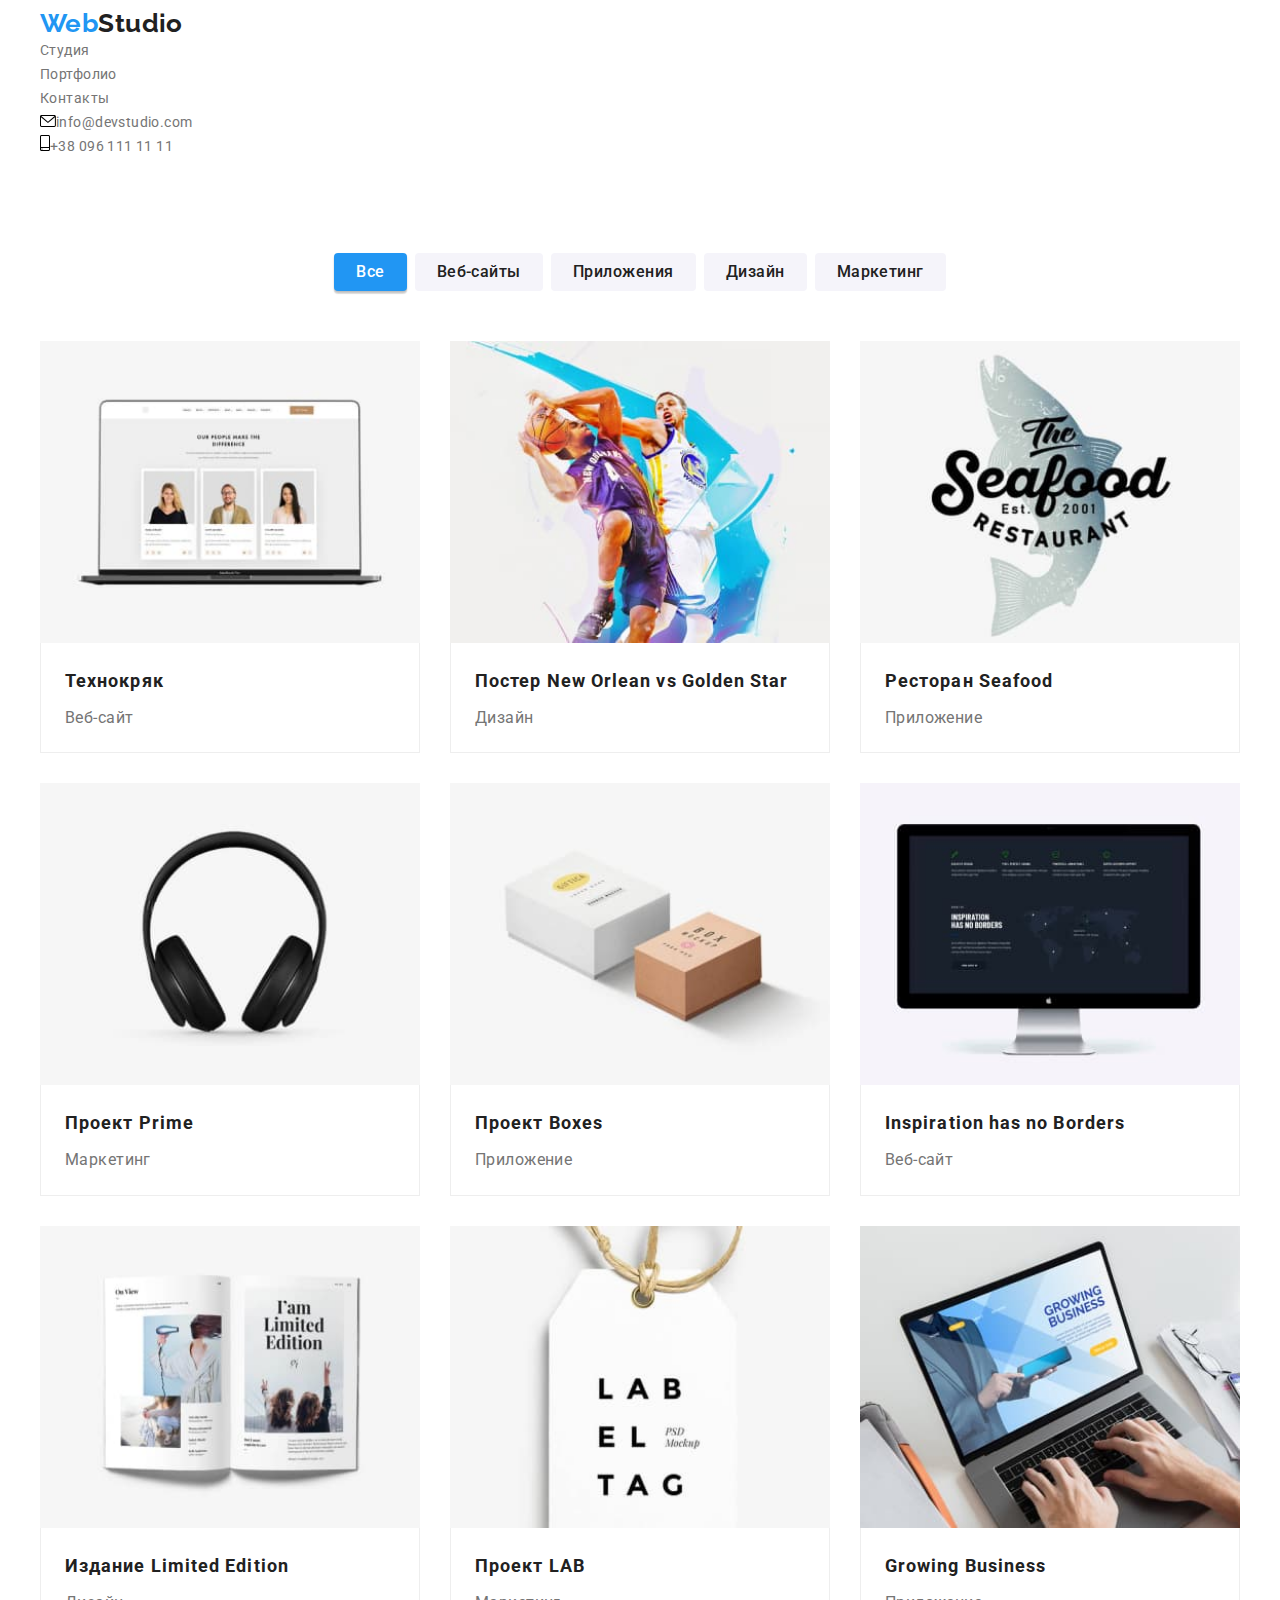
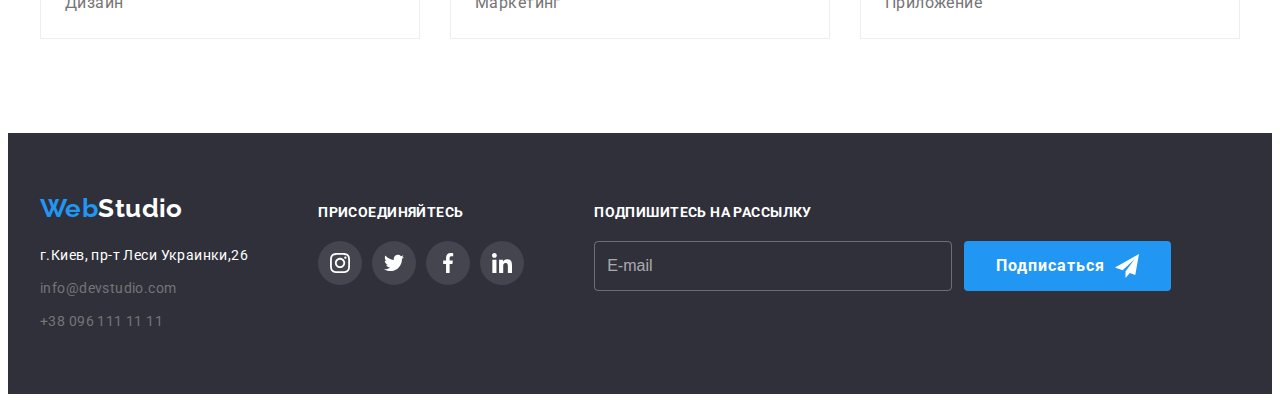
==== portfolio.html @ 26611e04 "scss v.1.0" ====
<!DOCTYPE html>
<html lang="en">
    <head>
        <meta charset="UTF-8" />
        <meta http-equiv="X-UA-Compatible" content="IE=edge" />
        <meta name="viewport" content="width=device-width, initial-scale=1.0" />
        <title>WebStudio</title>
        <link rel="preconnect" href="https://fonts.googleapis.com">
        <link rel="preconnect" href="https://fonts.gstatic.com" crossorigin>
        <link href="https://fonts.googleapis.com/css2?family=Raleway:wght@700&family=Roboto:wght@400;500;700;900&display=swap" rel="stylesheet">
        <link rel="stylesheet"
        href="https://cdnjs.cloudflare.com/ajax/libs/modern-normalize/1.1.0/modern-normalize.min.css"
        integrity="sha512-wpPYUAdjBVSE4KJnH1VR1HeZfpl1ub8YT/NKx4PuQ5NmX2tKuGu6U/JRp5y+Y8XG2tV+wKQpNHVUX03MfMFn9Q=="
        crossorigin="anonymous"
        referrerpolicy="no-referrer"/>
        <link rel="stylesheet" href="./css/styles.css" />
    
      </head>
<body>
    <header class="header">
        <div class="container header-container">
        <a class="link logo header-logo-margin" href="index.html">Web<span class="header-logo">Studio</span></a>
        <nav class="header-nav">
          <ul class="list header-list">
            <li class="header-item"><a class="link header-link " href="index.html">Студия</a></li>
            <li class="header-item"><a class="link header-link current" href="portfolio.html">Портфолио</a></li>
            <li class="header-item"><a class="link header-link" href="">Контакты</a></li>
          </ul>
        </nav>
  
        <ul class="list contact-list">
  
          <li class="contact-item">
          <a class="link header-link" href="mailto:info@devstudio.com">
            <svg class="header-icon" width="16" height="12">
              <use href="images/icons.svg#icon-envelope-hover"></use>
            </svg>info@devstudio.com
        </a>
          </li>
  
          <li class="contact-item">
            <a class="link header-link" href="tel:+380961111111">
              <svg class="header-icon" width="10" height="16">
                <use href="images/icons.svg#icon-smartphone"></use>
              </svg>+38 096 111 11 11
            </a>
          </li>
  
  
        </ul>
      </div>
      </header>

<main>
    <section class="section">
        <div class="container">
        <h1 class="visually-hidden">Наши работы,портфолио,примеры работ</h1>
        <ul class="list filters-list">
            <li class="filters-item"><button type="button" class="filters-btn current-filter">Все</button></li>
            <li class="filters-item"><button type="button" class="filters-btn">Веб-сайты</button></li>
            <li class="filters-item"><button type="button" class="filters-btn">Приложения</button></li>
            <li class="filters-item"><button type="button" class="filters-btn">Дизайн</button></li>
            <li class="filters-item"><button type="button" class="filters-btn">Маркетинг</button></li>
        </ul>

        <ul class="list example-list">
            <li class="example-item">
                <a class="link example-link" href="" target="_blank" rel="noreferrer noopener">
                  <div class="example-item-wrap">
                <img src="./images/portfolio/img1.jpg" width="370" height="294"  alt="Веб-сайт">
                <p class="example-item-txt">Технокряк это современная площадка распространения коронавируса. Компании используют эту платформу для цифрового шпионажа и атак на защищённые сервера конкурентов.</p>
                </div>
                <div class="border">
                <h2 class="example-name">Технокряк</h2>
                <p class="example-type">Веб-сайт</p>
                </div>
                </a>
            </li>

            <li class="example-item">
                <a class="link example-link" href="" target="_blank" rel="noreferrer noopener">
                  <div class="example-item-wrap">
                <img src="./images/portfolio/img2.jpg" width="370" height="294"  alt="Дизайн">
                <p class="example-item-txt">Технокряк это современная площадка распространения коронавируса. Компании используют эту платформу для цифрового шпионажа и атак на защищённые сервера конкурентов.</p>
                </div>
                <div class="border">
                <h2 class="example-name">Постер New Orlean vs Golden Star</h2>
                <p class="example-type">Дизайн</p>
                </div>
                </a>
            </li>

            <li class="example-item">
                <a class="link example-link" href="" target="_blank" rel="noreferrer noopener">
                  <div class="example-item-wrap">
                <img src="./images/portfolio/img3.jpg" width="370" height="294"  alt="Приложение">
                <p class="example-item-txt">Технокряк это современная площадка распространения коронавируса. Компании используют эту платформу для цифрового шпионажа и атак на защищённые сервера конкурентов.</p>
                </div>
                <div class="border">
                <h2 class="example-name">Ресторан Seafood</h2>
                <p class="example-type">Приложение</p>
                </div>
                </a>
            </li>

            <li class="example-item">
                <a class="link example-link" href="" target="_blank" rel="noreferrer noopener">
                  <div class="example-item-wrap">
                <img src="./images/portfolio/img4.jpg" width="370" height="294"  alt="Проект">
                <p class="example-item-txt">Технокряк это современная площадка распространения коронавируса. Компании используют эту платформу для цифрового шпионажа и атак на защищённые сервера конкурентов.</p>
                </div>
                <div class="border">
                <h2 class="example-name">Проект Prime</h2>
                <p class="example-type">Маркетинг</p>
                </div>
            </a>
            </li>

            <li class="example-item">
                <a class="link example-link" href="" target="_blank" rel="noreferrer noopener">
                  <div class="example-item-wrap">
                <img src="./images/portfolio/img5.jpg" width="370" height="294" alt="Приложение">
                <p class="example-item-txt">Технокряк это современная площадка распространения коронавируса. Компании используют эту платформу для цифрового шпионажа и атак на защищённые сервера конкурентов.</p>
                </div>
                <div class="border">
                <h2 class="example-name">Проект Boxes</h2>
                <p class="example-type">Приложение</p>
                </div>
            </a>
            </li>

            <li class="example-item">
                <a class="link example-link" href="" target="_blank" rel="noreferrer noopener">
                  <div class="example-item-wrap">
                <img src="./images/portfolio/img6.jpg" width="370" height="294" alt="Веб-сайт">
                <p class="example-item-txt">Технокряк это современная площадка распространения коронавируса. Компании используют эту платформу для цифрового шпионажа и атак на защищённые сервера конкурентов.</p>
                </div>
                <div class="border">
                <h2 class="example-name">Inspiration has no Borders</h2>
                <p class="example-type">Веб-сайт</p>
                </div>
            </a>
            </li>

            <li class="example-item">
                <a class="link example-link" href="" target="_blank" rel="noreferrer noopener">
                  <div class="example-item-wrap">
                <img src="./images/portfolio/img7.jpg" width="370" height="294"  alt="Дизайн">
                <p class="example-item-txt">Технокряк это современная площадка распространения коронавируса. Компании используют эту платформу для цифрового шпионажа и атак на защищённые сервера конкурентов.</p>
                </div>
                <div class="border">
                <h2 class="example-name">Издание Limited Edition</h2>
                <p class="example-type">Дизайн</p>
                </div>
            </a>
            </li>

            <li class="example-item">
                <a class="link example-link " href="" target="_blank" rel="noreferrer noopener">
                  <div class="example-item-wrap">
                <img src="./images/portfolio/img8.jpg" width="370" height="294"  alt="Маркетинг">
                <p class="example-item-txt">Технокряк это современная площадка распространения коронавируса. Компании используют эту платформу для цифрового шпионажа и атак на защищённые сервера конкурентов.</p>
                </div>
                <div class="border">
                <h2 class="example-name">Проект LAB</h2>
                <p class="example-type">Маркетинг</p>
                </div>
            </a>
            </li>

            <li class="example-item">
                <a class="link example-link" href="" target="_blank" rel="noreferrer noopener">
                <div class="example-item-wrap">
                <img src="./images/portfolio/img9.jpg" width="370" height="294"  alt="Приложение">
                <p class="example-item-txt">Технокряк это современная площадка распространения коронавируса. Компании используют эту платформу для цифрового шпионажа и атак на защищённые сервера конкурентов.</p>
                </div>
                <div class="border">
                <h2 class="example-name">Growing Business</h2>
                <p class="example-type">Приложение</p>
                </div>
            </a>
            </li>
        </ul>
    </div>
    </section>
</main>

<footer class="footer">
  <div class="container footer-wrap">
  <div class="footer-wrap-item">

    <a class="link logo footer-logo-margin" href="index.html">Web<span class="footer-logo">Studio</span>
  </a>
  <address class="footer-list">

  
  <ul class="list ">
    <li class="footer-item"><a class="link footer-address" href="https://goo.gl/maps/YbPivX2JFZGYq7XS9" target="_blank" rel="noreferrer noopener">г.Киев, пр-т Леси Украинки,26</a></li>
    <li class="footer-item"><a class="link footer-info" href="mailto:info@devstudio.com">info@devstudio.com</a></li>
    <li class="footer-item"><a class="link footer-info" href="tel:+380961111111">+38 096 111 11 11</a></li>
  </ul>

</address>
</div>

<div class="footer-list footer-wrap-item">
<h3 class="footer-txt">Присоединяйтесь</h3>

<ul class="list social-list">
  <li class="social-item">
    <a href="" class="social-link footer-link" target="_blank" rel="noreferrer noopener">
      <svg class="social-link-icon footer-icon" width="20" height="20">
        <use href="images/icons.svg#icon-instagram-2"></use>
      </svg>
  </a>
  </li>

  <li class="social-item">
    <a href="" class="social-link footer-link" target="_blank" rel="noreferrer noopener">
      <svg class="social-link-icon footer-icon" width="20" height="20">
        <use href="images/icons.svg#icon-twitter-1"></use>
      </svg>
  </a>
  </li>

  <li class="social-item">
    <a href="" class="social-link footer-link" target="_blank" rel="noreferrer noopener">
      <svg class="social-link-icon footer-icon" width="20" height="20">
        <use href="images/icons.svg#icon-facebook-1"></use>
      </svg>
  </a>
  </li>

  <li class="social-item">
    <a href="" class="social-link footer-link" target="_blank" rel="noreferrer noopener">
      <svg class="social-link-icon footer-icon" width="20" height="20">
        <use href="images/icons.svg#icon-linkedin-1"></use>
      </svg>
  </a>
  </li>

</ul>
</div>
<div >
  <form class="footer-form">
  <label class="footer-label"><span class="footer-txt" >Подпишитесь на рассылку</span>
  <input class="footer-input"
   name="user-email" 
   type="email"
   placeholder="E-mail"
   />
  </label>
   <button class="service-btn footer-btn" type="button"><span class="footer-btn-txt">Подписаться</span>
    <svg class="" width="24" height="24">
      <use href="images/icons.svg#icon-send"></use>
    </svg>
    </button>
  </form>

  </div>

</div>
</footer>
</body>
</html>
---- css/styles.css ----
:root {
--first-color:  #212121;
--second-color: #757575;
--third-color:  #ffffff;
--accent-color: #2196F3;
--btn-hover-color: #188CE8;
--bkground-color-one: #2F303A;
--bkground-color-two: #F5F4FA;
--header-line-color: #ECECEC;
--work-name-bg:  rgba(47, 48, 58, 0.8);
--icons-color: #AFB1B8;
--footer-icon-bg: rgba(255, 255, 255, 0.1);
--box-shadow: 0px 1px 3px rgba(0, 0, 0, 0.12), 0px 1px 1px rgba(0, 0, 0, 0.14), 0px 2px 1px rgba(0, 0, 0, 0.2);
--border-line-color: #EEEEEE;
--hover-button: 0px 3px 1px rgba(0, 0, 0, 0.1), 0px 1px 2px rgba(0, 0, 0, 0.08), 0px 2px 2px rgba(0, 0, 0, 0.12);
--portfolio-item-shadow: 0px 1px 1px rgba(0, 0, 0, 0.12), 0px 4px 4px rgba(0, 0, 0, 0.06), 1px 4px 6px rgba(0, 0, 0, 0.16);
--gradient-service: rgba(47, 48, 58, 0.4);
--backdropp-color: rgba(0, 0, 0, 0.2);
--transition-time: 250ms;
--transition-function: cubic-bezier(0.4, 0, 0.2, 1);
}

p,h1,h2,h3,h4,h5,h6 {
  margin: 0;
}

ul {
  margin: 0;
  padding-left: 0;
}

body {
font-family: 'Roboto', sans-serif;
font-size: 14px;
line-height: 1.71;
letter-spacing: 0.03em;
color: var(--second-color);
}

address{
  font-style: inherit;
}

img {
  display: block;
  width: 100%;
  height: auto;
}

.list {
  list-style: none;
}

.link {
  text-decoration: none;
  color: inherit;
}

.container {
  width: 1200px;
  padding-left: 15px;
  padding-right: 15px;
  margin: 0 auto;
}

.section {
  padding-top: 94px;
  padding-bottom: 94px;
}
/*------------------------LOGO-----------------------------*/
.logo{
font-family: 'Raleway', sans-serif;
font-weight: 700;
font-size: 26px;
line-height: 1.19;
color: var(--accent-color);
display: flex;
}

.header-logo-margin {
  margin-right: 93px;
}

.header-item:not(:last-child) {
  margin-right: 50px;
}

.header-logo{
  color: var(--first-color);
}

.footer-logo {
  color: var(--third-color);
}

/*--------------------------------------------------END LOGO---------------------------------------------------*/


/*----------------------HEADER-----------------------------*/

/*------------------------MAIN----------------------*/
.service {
  background-color: var(--bkground-color-one);
  background-image: linear-gradient(
    var(--gradient-service),
    var(--gradient-service)),
  url(../images/servicebg.jpg);
  background-repeat: no-repeat;
  background-size: cover, 1600px auto;
  background-position: center;
  padding-top: 200px;
  padding-bottom: 200px;
}

.service-items {
  display: flex;
  flex-direction: column;
  align-items: center;
}

.service-title {
font-weight: 900;
font-size: 44px;
line-height: 1.36;
text-align: center;
letter-spacing: 0.06em;
text-transform: uppercase;
color: var(--third-color);
margin-bottom: 30px;
max-width: 696px;
}

.service-btn {
  min-width: 200px;
  max-height: 50px;
font-family: inherit; 
font-weight: 700;
font-size: 16px;
line-height: 1.87;
letter-spacing: 0.06em;
text-align: center;
color: var(--third-color);
background-color: var(--accent-color);
cursor: pointer;
padding: 10px 32px;
border: none;
border-radius: 4px;
transition: background-color var(--transition-time) var(--transition-function) ;
}

.service-btn:hover,
.service-btn:focus {
  background-color: var(--btn-hover-color);
}

.advantage-list{
  display: flex;
  flex-wrap: wrap;
  margin-left: -30px;
  margin-top: -30px;
}

.advantage-item {
  flex-basis: calc(100%/4 - 30px);
  margin-left: 30px;
  margin-top: 30px;
}

.advantage-icon {
  height: 120px;
  background-color: var(--bkground-color-two);
  border-radius: 4px;
  margin-bottom: 30px;
  display: flex;
  align-items: center;
  justify-content: center;
}

.advantage-title {
  font-size: 14px;
  line-height: 1.14;
  text-transform: uppercase;
  color: var(--first-color);
  margin-bottom: 10px;
}

.main-title {
font-weight: 700;
font-size: 36px;
line-height: 1.16;
text-align: center;
color: var(--first-color);
margin-bottom: 50px;
}

.work {
  padding-bottom: 94px;
}

.work-list {
  display: flex;
  flex-wrap: wrap;
  margin-left: -30px;
  margin-top: -30px;
}

.work-item {
  flex-basis: calc(100%/3 - 30px);
  margin-left: 30px;
  margin-top: 30px;
  position: relative;
}

.work-name {
  background-color: var(--work-name-bg);
  position: absolute;
  width: 100%;
  padding: 27px;
  bottom: 0;
  display: flex;
  justify-content: center;
  align-items: center;
  
}

.work-name-txt {
  font-weight: bold;
  text-transform: uppercase;
  color: var(--third-color);
}



.team {
  background-color: var(--bkground-color-two);
}

.team-list {
  display: flex;
  flex-wrap: wrap;
  margin-left: -30px;
  margin-top: -30px;
}

.team-item {
  background-color: var(--third-color);
  border-bottom-left-radius: 4px ;
  border-bottom-right-radius: 4px;
  box-shadow: var(--box-shadow);
  padding-bottom: 30px;
  flex-basis: calc(100%/4 - 30px);
  margin-left: 30px;
  margin-top: 30px;
}
.team-name,
.team-position{
font-size: 16px;
line-height: 1.18;
text-align: center;
}

.team-name{
font-weight: 500;
color: var(--first-color);
margin-top: 30px;
margin-bottom: 10px;
}

.team-position {
  margin-bottom: 16px;
}

.social-list {
  display: flex;
  justify-content: center;
  flex-wrap: wrap;
  margin-left: -10px;
  margin-top: -10px;
}

.social-item {
  margin-top: 10px;
  margin-left: 10px;
}

.social-item + .social-item {
  margin-left: 10px;
}

.social-link {
width: 44px;
height: 44px;
display: flex;
justify-content: center;
align-items: center;
border-radius: 50%;
color: var(--icons-color);
transition: background-color var(--transition-time) var(--transition-function) , color var(--transition-time) var(--transition-function) ;
}

.social-link-icon {
  fill: currentColor;
}

.social-link:hover,
.social-link:focus {
  background-color: var(--accent-color);
  color: var(--third-color);
}

.clients-list {
  display: flex;
  flex-wrap: wrap;
  margin-top: -30px;
  margin-left: -30px;
  align-items: center;
  justify-content: center;
}

.clients-item {
  flex-basis: calc(100%/6 - 30px);
  margin-top: 30px;
  margin-left: 30px;
}

.clients-link {
  height: 92px;
  border: 1px solid var(--icons-color);
  border-radius: 4px;
  display: flex;
  align-items: center;
  justify-content: center;
  color: var(--icons-color);
  transition: border-color var(--transition-time) var(--transition-function) , color var(--transition-time) var(--transition-function) ;
}

.clients-link-icon {
  fill: currentColor;
}

.clients-link:hover,
.clients-link:focus{
  border-color: var(--accent-color);
  color: var(--accent-color);
}



/*------------------------------------Footer-------------------------------------------*/
.footer {
  background-color: var(--bkground-color-one);
  padding-top: 60px;
  padding-bottom: 60px;
}

.footer-info {
  transition: color var(--transition-time) var(--transition-function) ;
}

.footer-info:hover,
.footer-info:focus,
.footer-address {
  color: var(--third-color);
  
}

.footer-logo-margin {
  margin-bottom: 20px;
}

.footer-wrap-item {
  display: flex;
  flex-direction: column;
}

.footer-wrap-item:not(:last-child) {
  margin-right: 70px;
}

.footer-item:not(:last-child){
  margin-bottom: 9px;
}

.footer-wrap-item:last-child {
  margin-left: auto;
}

.footer-wrap {
  display: flex;
  flex-wrap: wrap;
  align-items: baseline;
}

.footer-txt {
font-size: 14px;
line-height: 1.14;
font-weight: bold;
text-transform: uppercase;
margin-bottom: 20px;
color: var(--third-color);
}

.footer-label {
  display: flex;
  flex-direction: column;
}


.footer-link {
background-color: var(--footer-icon-bg);
color: var(--third-color);
transition: background-color var(--transition-time) var(--transition-function) , color var(--transition-time) var(--transition-function) ;
}


.footer-form {
  display: flex;
  align-items:flex-end;
}

.footer-input {
  width: 358px;
  height: 50px;
  box-sizing: border-box;
  margin-right: 12px;
  background-color: transparent;
  border: 1px solid rgba(255, 255, 255, 0.3);
  border-radius: 4px;
  outline: none ;
  padding-left: 12px;
  font-size: 16px;
  line-height: 1.25;
  color: rgba(255, 255, 255, 0.6);
  cursor: pointer;
  transition: border-color var(--transition-time) var(--transition-function);
}

.footer-input:hover,
.footer-input:focus {
  border-color: var(--third-color);
}

.footer-input::placeholder {
  font-size: 16px;
  line-height: 1.25;
  color: rgba(255, 255, 255, 0.6);
}

.footer-btn {
  display: flex;
  align-items: center;
}

.footer-btn-txt {
  margin-right: 10px;
}



/*--------------------Portfolio------------------------------*/
.visually-hidden {
  position: absolute;
  width: 1px;
  height: 1px;
  margin: -1px;
  padding: 0;
  overflow: hidden;
  border: 0;
  clip: rect(0 0 0 0)
}

.filters-list {
  display: flex;
  justify-content: center;
  margin-bottom: 50px
}
.filters-item:not(:last-child) {
  margin-right: 8px;
}

.filters-btn {
font-family: inherit;
font-weight: 500;
font-size: 16px;
line-height: 1.62;
text-align: center;
letter-spacing: 0.03em;
color: var(--first-color);
background-color: var(--bkground-color-two);
cursor: pointer;
border-radius: 4px;
border: none;
padding-left: 22px;
padding-right: 22px;
min-height: 38px;
transition: background-color var(--transition-time) var(--transition-function) , color var(--transition-time) var(--transition-function), box-shadow var(--transition-time) var(--transition-function);
}

.filters-btn:hover,
.filters-btn:focus,
.current-filter{
  color: var(--third-color);
  background-color: var(--accent-color);
  box-shadow: var(--hover-button);
}

.example-list {
  padding: 0;
  margin: 0;
  list-style: none;
  display: flex;
  flex-wrap: wrap;
  margin-left: -30px;
  margin-top:-30px ;
}

.example-item {
  flex-basis: calc(100% / 3 - 30px);
  margin-left: 30px;
  margin-top: 30px;
  
}

.example-link:hover .example-item-txt,
.example-link:focus .example-item-txt {
transform: translateY(0) ;

}

.example-link {
  display: flex;
  flex-direction: column;
  transition: box-shadow var(--transition-time) var(--transition-function);
  
}

.example-item-wrap {
  position: relative;
  overflow: hidden;
}

.example-item-txt {
position: absolute;
top: 0;
left: 0;
background-color: rgba(33, 150, 243, 0.9);
color: var(--third-color);
font-size: 18px;
line-height: 28px;
padding: 63px 24px;
height: 100%;
transform: translateY(100%);
transition: transform 500ms var(--transition-function);
}

.example-link:hover,
.example-link:focus {
  box-shadow: var(--portfolio-item-shadow);
  
}


.border {
  border-left: 1px solid var(--border-line-color);
  border-right: 1px solid var(--border-line-color);
  border-bottom: 1px solid var(--border-line-color);
  padding: 20px 24px;
}

.example-name {
font-weight: 700;
font-size: 18px;
line-height: 2;
letter-spacing: 0.06em;
color:var(--first-color);
margin-bottom: 4px;
}

.example-type {
font-size: 16px;
line-height: 1.87;
}

/* -------------------------MODAL-------------------------------- */

.is-hidden {
  opacity: 0;
  pointer-events: none;
  visibility: hidden;
}
  
  

.backdropp {
  width: 100vw;
  height: 100vh;
  position:fixed;
  top: 0;
  background-color:  var(--backdropp-color);
  transition: opacity 500ms, visibility 500ms;
  
}

.backdropp.is-hidden .modal {
  transform: translate(-50%, -50%) scale(0.1);

}

.modal {
  width: 528px;
  min-height: 581px;
  background-color: var(--third-color);
  border-radius: 4px;
  position: absolute;
  top: 50%;  
  left: 50%;
  transform: translate(-50%, -50%)  scale(1);
  transition: transform 500ms;
  padding: 40px;
}

.modal-close {
  width: 30px;
  height: 30px;
  border-radius: 50%;
  border: 1px solid rgba(0, 0, 0, 0.1);
  background-color: transparent;
  display: flex;
  align-items: center;
  justify-content: center;
  position:absolute;
  top: 8px;
  right: 8px;
  cursor: pointer;
  outline: none;
  transition: fill var(--transition-time)   var(--transition-function);
}

.modal-close:hover,
.modal-close:focus {
  fill: var(--accent-color);
}


.modal-title {
font-weight: bold;
font-size: 20px;
line-height: 23px;
text-align: center;
color: var(--first-color);
margin-bottom: 12px;
}

.form-field:not(:last-child) {
  margin-bottom: 10px;
}

.form-input,
.text-area  {
  width: 100%;
  height: 40px;
  border: 1px solid rgba(33, 33, 33, 0.2);
  border-radius: 4px;
  padding-left: 40px;
  cursor: pointer;
  outline: none;
  transition: border-color var(--transition-time)   var(--transition-function) ;
}

.input-txt {
font-size: 12px;
line-height: 1.16;
letter-spacing: 0.01em;
color: var(--second-color);
}

.form-input::placeholder,
.text-area::placeholder {
  font-size: 14px;
  line-height: 1.14;
  letter-spacing: 0.01em;
  color: rgba(117, 117, 117, 0.5);
}

.form-wrapper {
  margin-bottom: 20px;
}



.form-input:hover,
.form-input:focus,
.text-area:hover,
.text-area:focus,
.input-wrap:hover
 {
  border-color: var(--accent-color);
  color: var(--accent-color);
}

.form-input:focus + .form-icon {
  fill: var(--accent-color);
}

.input-wrap {
  position: relative;
  color: var(--first-color);
  transition: color var(--transition-time)   var(--transition-function);
}

.form-icon {
  position: absolute;
  left: 12px;
  top: 50%;
  transform: translateY(-50%);
  fill: currentColor;
  transition: fill var(--transition-time)   var(--transition-function);
}

.text-area {
  height: 120px;
  padding: 12px 16px;
  resize: none;
}

.policy {
  display: flex;
  justify-content: center;
}

.check-txt {
display: flex;
align-items: center;
margin-bottom: 30px;
}


.policy-icon-wrap {
width: 16px;
height: 15px;
border: 2px solid var(--first-color);
border-radius: 2px;
margin-right: 8px;
display: flex;
align-items: center;
justify-content: center;
cursor: pointer;
transition: border var(--transition-time) var(--transition-function);
}

.policy-icon {
  fill: var(--third-color);
}

.policy-checkbox:checked + .check-txt .policy-icon-wrap {
border: none;
background-color: var(--accent-color);
}

.policy-checkbox:checked .check-txt .policy-icon {
  fill: var(--third-color);
}

.policy-checkbox:hover + .check-txt .policy-icon-wrap,
.policy-checkbox:focus + .check-txt .policy-icon-wrap  {
  border: 2px solid var(--accent-color) ;
  
  }

.policy-link {
  color: var(--accent-color);
  margin-left: 2px;
}

.modal-btn {
  display: flex;
  justify-content: center;
}
/* -----------------------------MODAL END------------------------ */
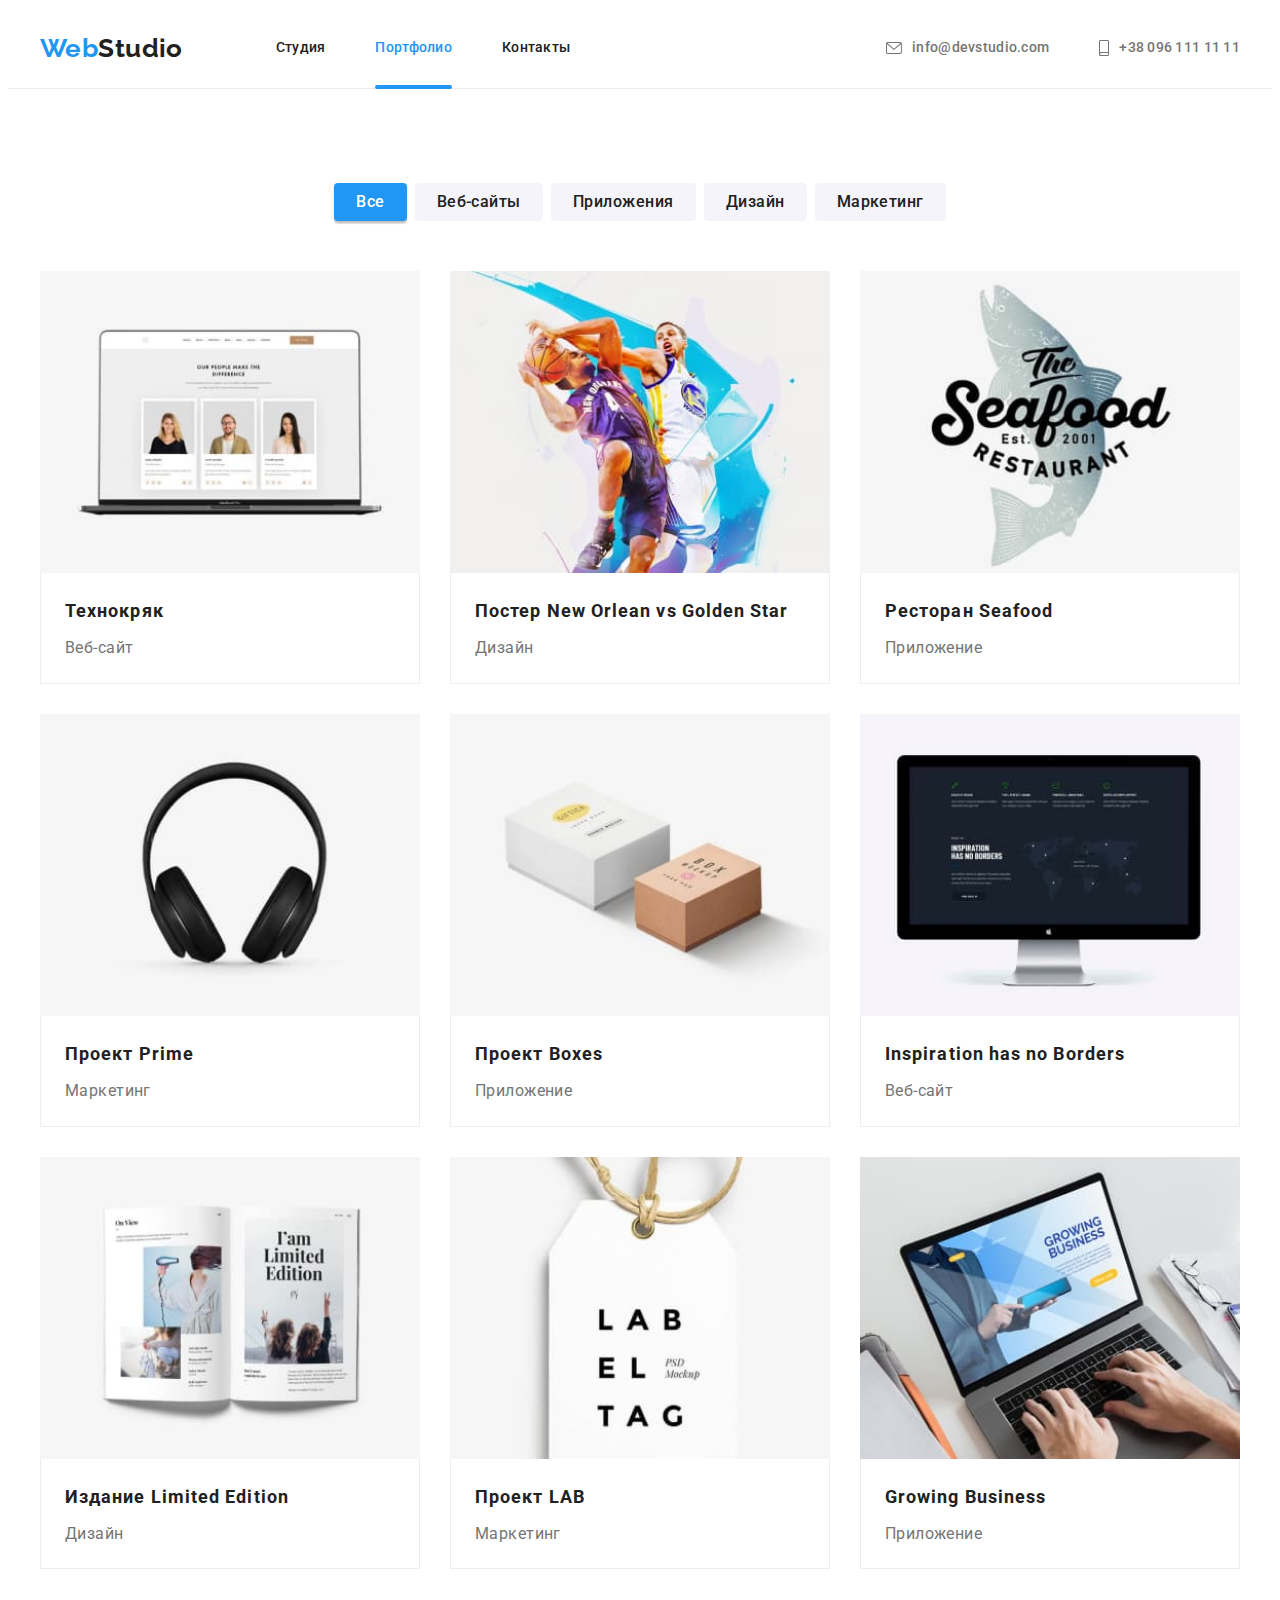
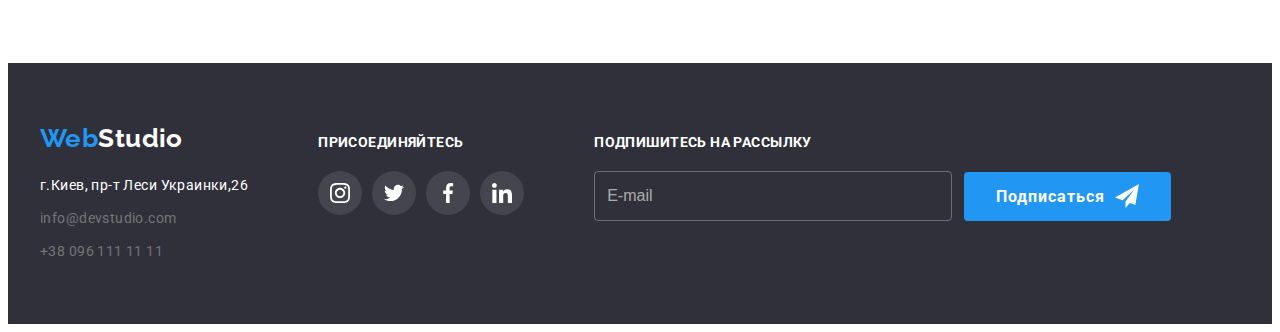
==== commit b4621e6a: "sass" ====
--- a/portfolio.html
+++ b/portfolio.html
@@ -13,7 +13,8 @@
         integrity="sha512-wpPYUAdjBVSE4KJnH1VR1HeZfpl1ub8YT/NKx4PuQ5NmX2tKuGu6U/JRp5y+Y8XG2tV+wKQpNHVUX03MfMFn9Q=="
         crossorigin="anonymous"
         referrerpolicy="no-referrer"/>
-        <link rel="stylesheet" href="./css/styles.css" />
+        <!-- <link rel="stylesheet" href="./css/styles.css" /> -->
+        <link rel="stylesheet" href="./css/main.min.css">
     
       </head>
 <body>
--- a/css/main.min.css
+++ b/css/main.min.css
@@ -0,0 +1,2 @@
+:root{--first-color:  #212121;--second-color: #757575;--third-color:  #ffffff;--accent-color: #2196F3;--btn-hover-color: #188CE8;--bkground-color-one: #2F303A;--bkground-color-two: #F5F4FA;--header-line-color: #ECECEC;--work-name-bg:  rgba(47, 48, 58, 0.8);--icons-color: #AFB1B8;--footer-icon-bg: rgba(255, 255, 255, 0.1);--box-shadow: 0px 1px 3px rgba(0, 0, 0, 0.12), 0px 1px 1px rgba(0, 0, 0, 0.14), 0px 2px 1px rgba(0, 0, 0, 0.2);--border-line-color: #EEEEEE;--hover-button: 0px 3px 1px rgba(0, 0, 0, 0.1), 0px 1px 2px rgba(0, 0, 0, 0.08), 0px 2px 2px rgba(0, 0, 0, 0.12);--portfolio-item-shadow: 0px 1px 1px rgba(0, 0, 0, 0.12), 0px 4px 4px rgba(0, 0, 0, 0.06), 1px 4px 6px rgba(0, 0, 0, 0.16);--gradient-service: rgba(47, 48, 58, 0.4);--backdropp-color: rgba(0, 0, 0, 0.2);--transition-time: 250ms;--transition-function: cubic-bezier(0.4, 0, 0.2, 1)}p,h1,h2,h3,h4,h5,h6{margin:0}ul{margin:0;padding-left:0}img{display:block;width:100%;height:auto}.list{list-style:none}body{font-family:'Roboto', sans-serif;font-size:14px;line-height:1.71;letter-spacing:0.03em;color:var(--second-color)}address{font-style:inherit}.link{text-decoration:none;color:inherit}.visually-hidden{position:absolute;width:1px;height:1px;margin:-1px;padding:0;overflow:hidden;border:0;clip:rect(0 0 0 0)}.is-hidden{opacity:0;pointer-events:none;visibility:hidden}.container{width:1200px;padding-left:15px;padding-right:15px;margin:0 auto}.section{padding-top:94px;padding-bottom:94px}.service-btn{min-width:200px;max-height:50px;font-family:inherit;font-weight:700;font-size:16px;line-height:1.87;letter-spacing:0.06em;text-align:center;color:var(--third-color);background-color:var(--accent-color);cursor:pointer;padding:10px 32px;border:none;border-radius:4px;transition:background-color var(--transition-time) var(--transition-function)}.service-btn:hover,.service-btn:focus{background-color:var(--btn-hover-color)}.main-title{font-weight:700;font-size:36px;line-height:1.16;text-align:center;color:var(--first-color);margin-bottom:50px}.social-list{display:flex;justify-content:center;flex-wrap:wrap;margin-left:-10px;margin-top:-10px}.social-item{margin-top:10px;margin-left:10px}.social-item+.social-item{margin-left:10px}.social-link{width:44px;height:44px;display:flex;justify-content:center;align-items:center;border-radius:50%;color:var(--icons-color);transition:background-color var(--transition-time) var(--transition-function),color var(--transition-time) var(--transition-function)}.social-link:hover,.social-link:focus{background-color:var(--accent-color);color:var(--third-color)}.social-link-icon{fill:currentColor}.filters-list{display:flex;justify-content:center;margin-bottom:50px}.filters-item:not(:last-child){margin-right:8px}.filters-btn{font-family:inherit;font-weight:500;font-size:16px;line-height:1.62;text-align:center;letter-spacing:0.03em;color:var(--first-color);background-color:var(--bkground-color-two);cursor:pointer;border-radius:4px;border:none;padding-left:22px;padding-right:22px;min-height:38px;transition:background-color var(--transition-time) var(--transition-function),color var(--transition-time) var(--transition-function),box-shadow var(--transition-time) var(--transition-function)}.filters-btn:hover,.filters-btn:focus{color:var(--third-color);background-color:var(--accent-color);box-shadow:var(--hover-button)}.current-filter{color:var(--third-color);background-color:var(--accent-color);box-shadow:var(--hover-button)}.logo{font-family:'Raleway', sans-serif;font-weight:700;font-size:26px;line-height:1.19;color:var(--accent-color);display:flex}.header-logo-margin{margin-right:93px}.header-item:not(:last-child){margin-right:50px}.header-logo{color:var(--first-color)}.footer-logo{color:var(--third-color)}.header{border-bottom:1px solid var(--header-line-color)}.header-container{display:flex;align-items:center}.header-list{color:var(--first-color);display:flex}.header-link{font-weight:500;line-height:1.14;letter-spacing:0.02em;padding-top:32px;padding-bottom:32px;display:block;display:flex;align-items:center;position:relative;transition:color var(--transition-time) var(--transition-function)}.header-link:hover,.header-link:focus{color:var(--accent-color)}.header-icon{fill:currentColor;margin-right:10px}.current{color:var(--accent-color)}.current::after{content:'';display:inline-block;width:100%;height:4px;background-color:var(--accent-color);position:absolute;bottom:-1px;left:0;border-radius:2px}.contact-list{display:flex;margin-left:auto}.contact-item:not(:last-child){margin-right:50px}.service{background-color:var(--bkground-color-one);background-image:linear-gradient(var(--gradient-service), var(--gradient-service)),url(../images/servicebg.jpg);background-repeat:no-repeat;background-size:cover, 1600px auto;background-position:center;padding-top:200px;padding-bottom:200px}.service-items{display:flex;flex-direction:column;align-items:center}.service-title{font-weight:900;font-size:44px;line-height:1.36;text-align:center;letter-spacing:0.06em;text-transform:uppercase;color:var(--third-color);margin-bottom:30px;max-width:696px}.advantage-list{display:flex;flex-wrap:wrap;margin-left:-30px;margin-top:-30px}.advantage-item{flex-basis:calc(100%/4 - 30px);margin-left:30px;margin-top:30px}.advantage-icon{height:120px;background-color:var(--bkground-color-two);border-radius:4px;margin-bottom:30px;display:flex;align-items:center;justify-content:center}.advantage-title{font-size:14px;line-height:1.14;text-transform:uppercase;color:var(--first-color);margin-bottom:10px}.work{padding-bottom:94px}.work-list{display:flex;flex-wrap:wrap;margin-left:-30px;margin-top:-30px}.work-item{flex-basis:calc(100%/3 - 30px);margin-left:30px;margin-top:30px;position:relative}.work-name{background-color:var(--work-name-bg);position:absolute;width:100%;padding:27px;bottom:0;display:flex;justify-content:center;align-items:center}.work-name-txt{font-weight:bold;text-transform:uppercase;color:var(--third-color)}.team{background-color:var(--bkground-color-two)}.team-list{display:flex;flex-wrap:wrap;margin-left:-30px;margin-top:-30px}.team-item{background-color:var(--third-color);border-bottom-left-radius:4px;border-bottom-right-radius:4px;box-shadow:var(--box-shadow);padding-bottom:30px;flex-basis:calc(100%/4 - 30px);margin-left:30px;margin-top:30px}.team-name,.team-position{font-size:16px;line-height:1.18;text-align:center}.team-name{font-weight:500;color:var(--first-color);margin-top:30px;margin-bottom:10px}.team-position{margin-bottom:16px}.clients-list{display:flex;flex-wrap:wrap;margin-top:-30px;margin-left:-30px;align-items:center;justify-content:center}.clients-item{flex-basis:calc(100%/6 - 30px);margin-top:30px;margin-left:30px}.clients-link{height:92px;border:1px solid var(--icons-color);border-radius:4px;display:flex;align-items:center;justify-content:center;color:var(--icons-color);transition:border-color var(--transition-time) var(--transition-function),color var(--transition-time) var(--transition-function)}.clients-link-icon{fill:currentColor}.clients-link-icon:hover,.clients-link-icon:focus{border-color:var(--accent-color);color:var(--accent-color)}.footer{background-color:var(--bkground-color-one);padding-top:60px;padding-bottom:60px}.footer-info{transition:color var(--transition-time) var(--transition-function)}.footer-info:hover,.footer-info:focus{color:var(--third-color)}.footer-address{color:var(--third-color)}.footer-logo-margin{margin-bottom:20px}.footer-wrap-item{display:flex;flex-direction:column}.footer-wrap-item:not(:last-child){margin-right:70px}.footer-item:not(:last-child){margin-bottom:9px}.footer-wrap-item:last-child{margin-left:auto}.footer-wrap{display:flex;flex-wrap:wrap;align-items:baseline}.footer-txt{font-size:14px;line-height:1.14;font-weight:bold;text-transform:uppercase;margin-bottom:20px;color:var(--third-color)}.footer-label{display:flex;flex-direction:column}.footer-link{background-color:var(--footer-icon-bg);color:var(--third-color);transition:background-color var(--transition-time) var(--transition-function),color var(--transition-time) var(--transition-function)}.footer-form{display:flex;align-items:flex-end}.footer-input{width:358px;height:50px;box-sizing:border-box;margin-right:12px;background-color:transparent;border:1px solid rgba(255,255,255,0.3);border-radius:4px;outline:none;padding-left:12px;font-size:16px;line-height:1.25;color:rgba(255,255,255,0.6);cursor:pointer;transition:border-color var(--transition-time) var(--transition-function)}.footer-input:hover,.footer-input:focus{border-color:var(--third-color)}.footer-input::placeholder{font-size:16px;line-height:1.25;color:rgba(255,255,255,0.6)}.footer-btn{display:flex;align-items:center}.footer-btn-txt{margin-right:10px}.example-list{padding:0;margin:0;list-style:none;display:flex;flex-wrap:wrap;margin-left:-30px;margin-top:-30px}.example-item{flex-basis:calc(100% / 3 - 30px);margin-left:30px;margin-top:30px}.example-link{display:flex;flex-direction:column;transition:box-shadow var(--transition-time) var(--transition-function)}.example-link:hover,.example-link:focus{box-shadow:var(--portfolio-item-shadow)}.example-link:hover:hover .example-item-txt,.example-link:hover:focus .example-item-txt,.example-link:focus:hover .example-item-txt,.example-link:focus:focus .example-item-txt{transform:translateY(0)}.example-item-wrap{position:relative;overflow:hidden}.example-item-txt{position:absolute;top:0;left:0;background-color:rgba(33,150,243,0.9);color:var(--third-color);font-size:18px;line-height:28px;padding:63px 24px;height:100%;transform:translateY(100%);transition:transform 500ms var(--transition-function)}.border{border-left:1px solid var(--border-line-color);border-right:1px solid var(--border-line-color);border-bottom:1px solid var(--border-line-color);padding:20px 24px}.example-name{font-weight:700;font-size:18px;line-height:2;letter-spacing:0.06em;color:var(--first-color);margin-bottom:4px}.example-type{font-size:16px;line-height:1.87}
+/*# sourceMappingURL=main.min.css.map */